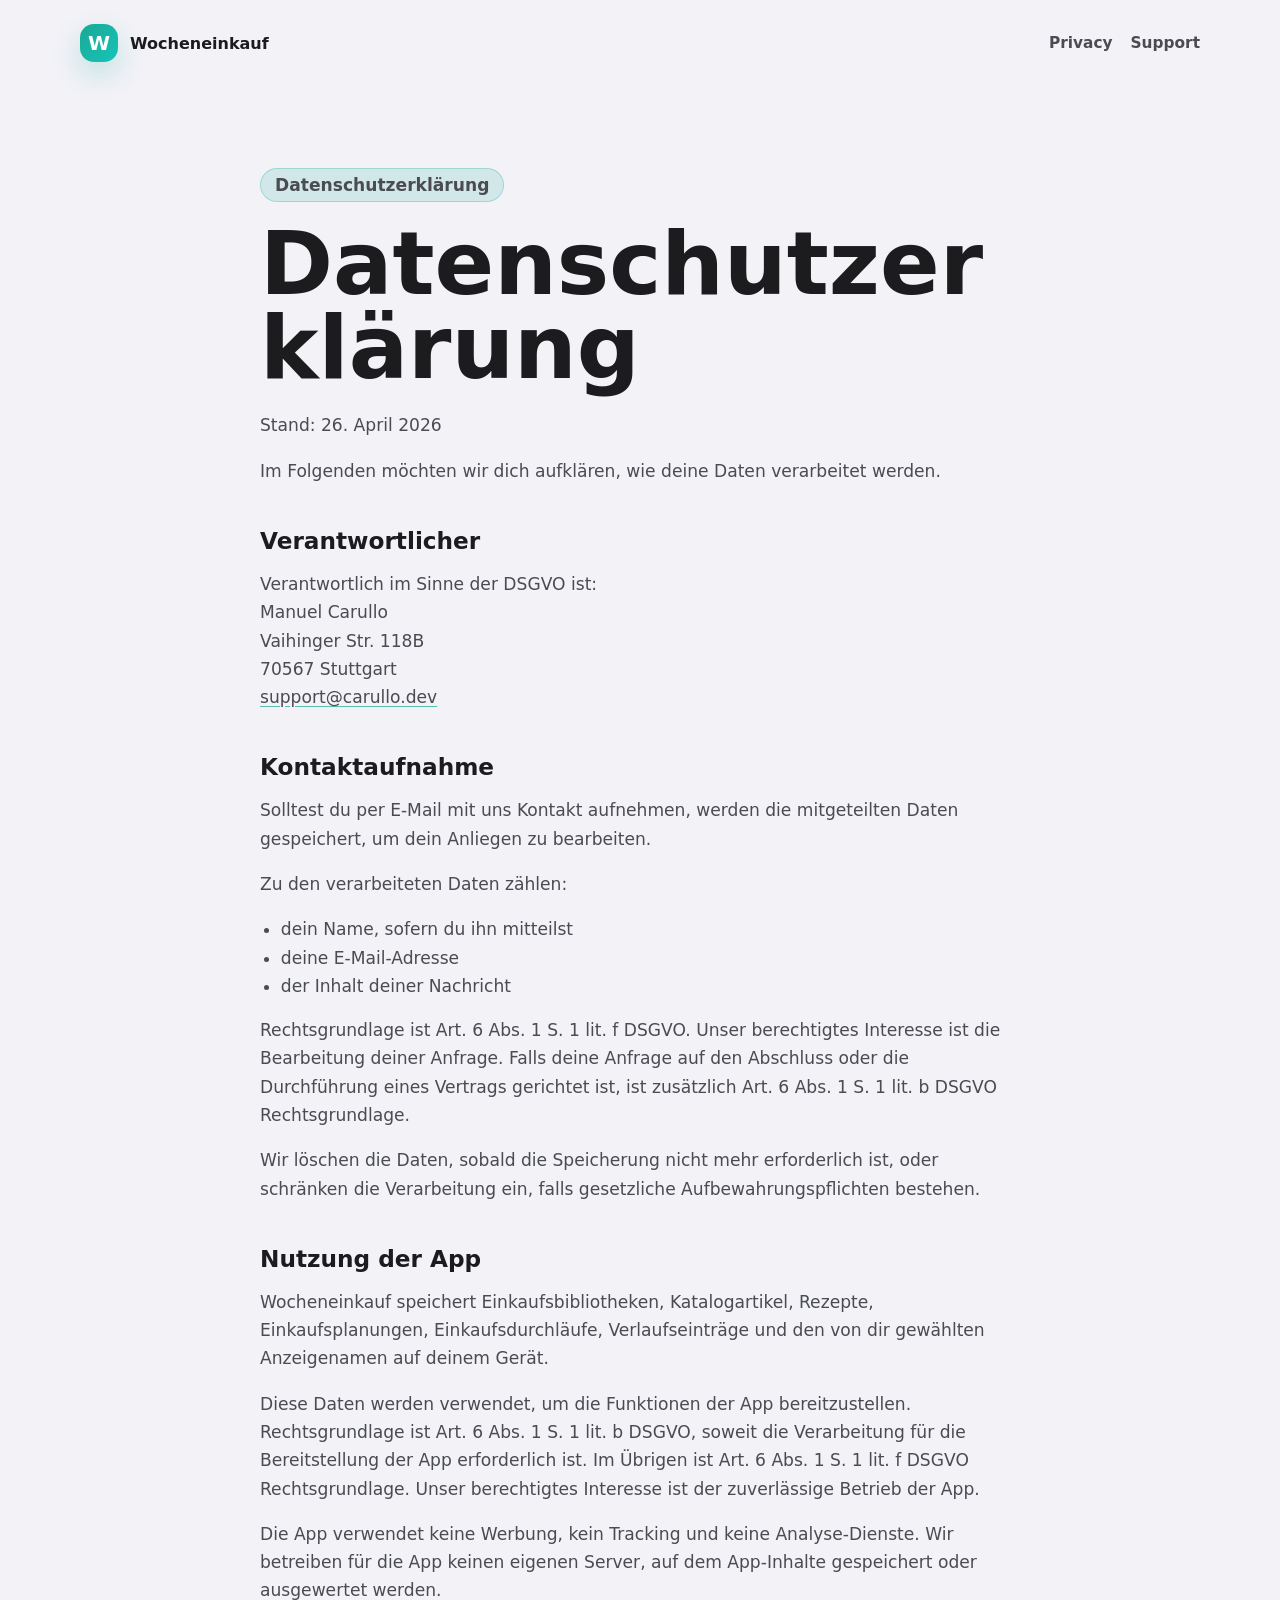
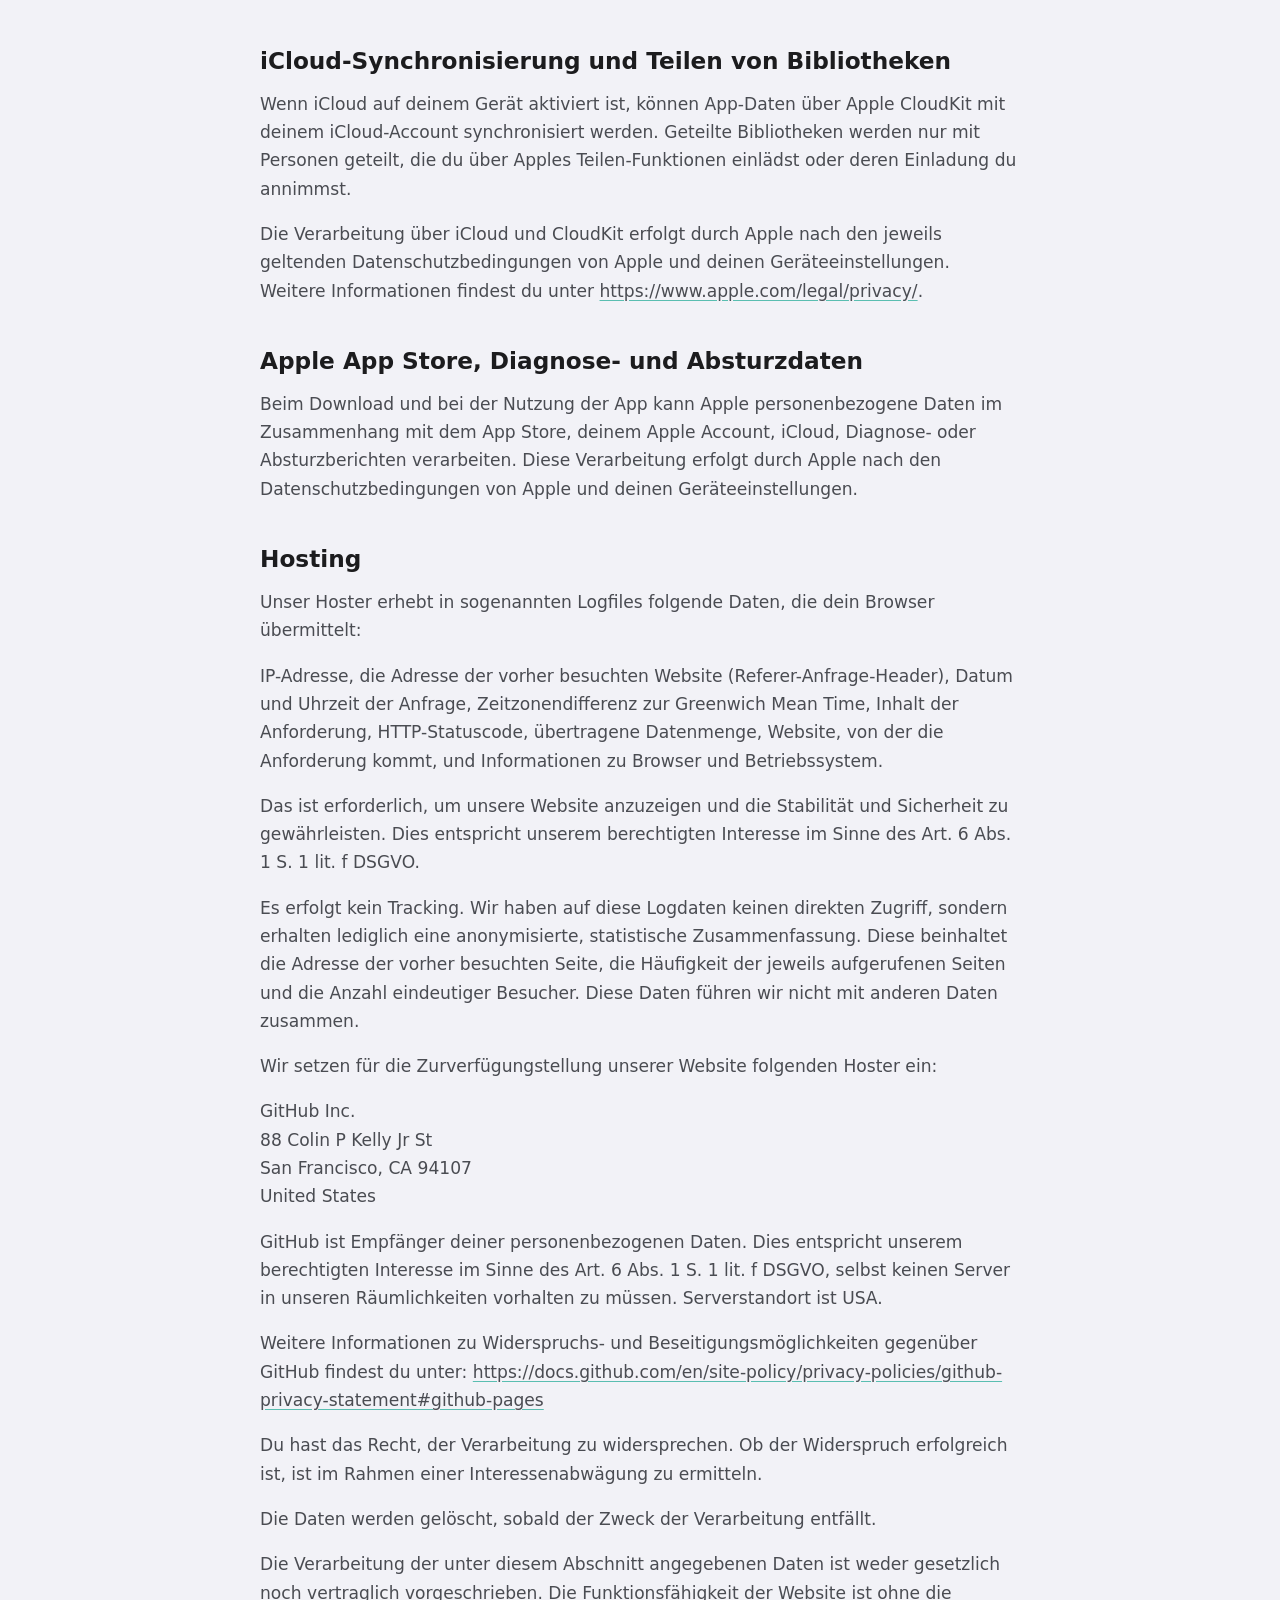
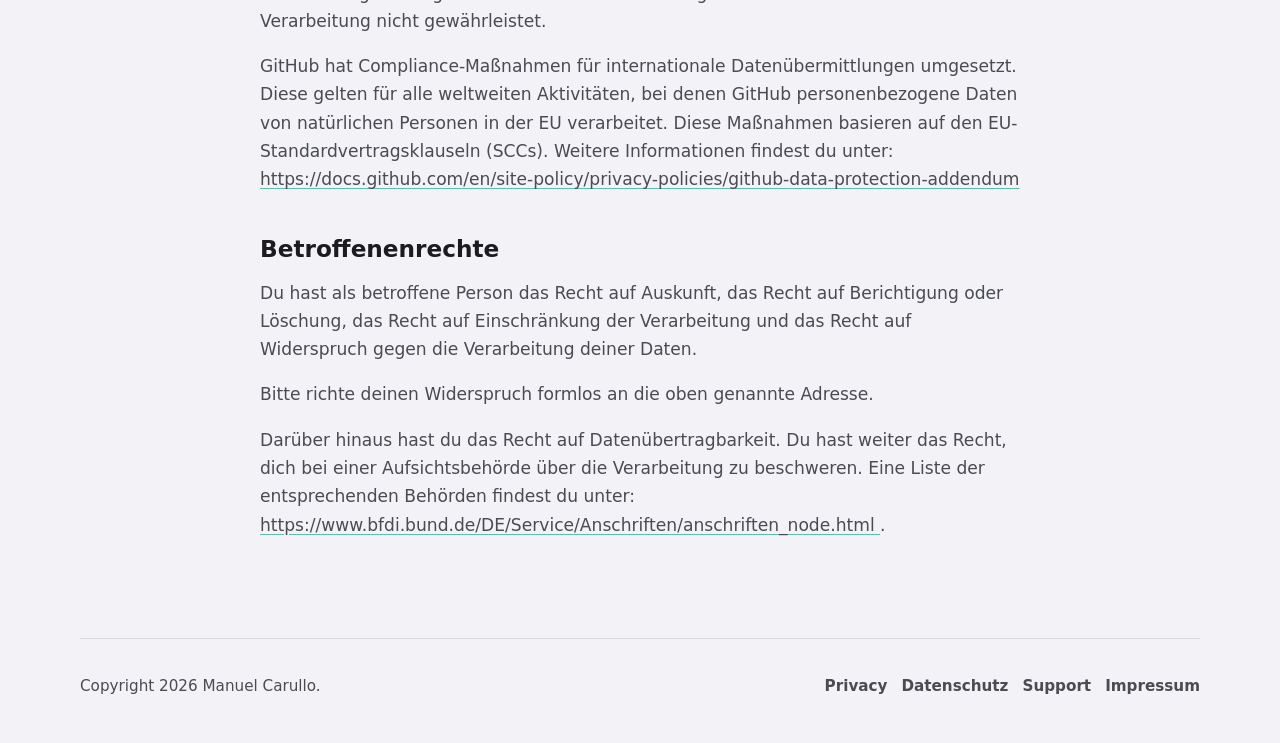
==== datenschutz/index.html @ f626c737 "Split privacy and Datenschutz pages" ====
<!doctype html>
<html lang="de">
  <head>
    <meta charset="utf-8">
    <meta name="viewport" content="width=device-width, initial-scale=1">
    <title>Datenschutzerklärung - Wocheneinkauf</title>
    <meta name="description" content="Datenschutzerklärung für Wocheneinkauf.">
    <link rel="stylesheet" href="../assets/styles.css">
  </head>
  <body>
    <header class="site-header">
      <a class="brand" href="../" aria-label="Wocheneinkauf Startseite">
        <span class="brand-mark" aria-hidden="true">W</span>
        <span>Wocheneinkauf</span>
      </a>
      <nav class="nav" aria-label="Hauptnavigation">
        <a href="../privacy/">Privacy</a>
        <a href="../support/">Support</a>
      </nav>
    </header>

    <main class="section policy">
      <p class="eyebrow">Datenschutzerklärung</p>
      <h1>Datenschutzerklärung</h1>
      <p>Stand: 26. April 2026</p>

      <p>Im Folgenden möchten wir dich aufklären, wie deine Daten verarbeitet werden.</p>

      <h2>Verantwortlicher</h2>
      <p>
        Verantwortlich im Sinne der DSGVO ist:<br>
        Manuel Carullo<br>
        Vaihinger Str. 118B<br>
        70567 Stuttgart<br>
        <a href="mailto:support@carullo.dev">support@carullo.dev</a>
      </p>

      <h2>Kontaktaufnahme</h2>
      <p>
        Solltest du per E-Mail mit uns Kontakt aufnehmen, werden die mitgeteilten Daten gespeichert,
        um dein Anliegen zu bearbeiten.
      </p>
      <p>Zu den verarbeiteten Daten zählen:</p>
      <ul>
        <li>dein Name, sofern du ihn mitteilst</li>
        <li>deine E-Mail-Adresse</li>
        <li>der Inhalt deiner Nachricht</li>
      </ul>
      <p>
        Rechtsgrundlage ist Art. 6 Abs. 1 S. 1 lit. f DSGVO. Unser berechtigtes Interesse ist die
        Bearbeitung deiner Anfrage. Falls deine Anfrage auf den Abschluss oder die Durchführung
        eines Vertrags gerichtet ist, ist zusätzlich Art. 6 Abs. 1 S. 1 lit. b DSGVO
        Rechtsgrundlage.
      </p>
      <p>
        Wir löschen die Daten, sobald die Speicherung nicht mehr erforderlich ist, oder schränken
        die Verarbeitung ein, falls gesetzliche Aufbewahrungspflichten bestehen.
      </p>

      <h2>Nutzung der App</h2>
      <p>
        Wocheneinkauf speichert Einkaufsbibliotheken, Katalogartikel, Rezepte, Einkaufsplanungen,
        Einkaufsdurchläufe, Verlaufseinträge und den von dir gewählten Anzeigenamen auf deinem
        Gerät.
      </p>
      <p>
        Diese Daten werden verwendet, um die Funktionen der App bereitzustellen. Rechtsgrundlage ist
        Art. 6 Abs. 1 S. 1 lit. b DSGVO, soweit die Verarbeitung für die Bereitstellung der App
        erforderlich ist. Im Übrigen ist Art. 6 Abs. 1 S. 1 lit. f DSGVO Rechtsgrundlage. Unser
        berechtigtes Interesse ist der zuverlässige Betrieb der App.
      </p>
      <p>
        Die App verwendet keine Werbung, kein Tracking und keine Analyse-Dienste. Wir betreiben für
        die App keinen eigenen Server, auf dem App-Inhalte gespeichert oder ausgewertet werden.
      </p>

      <h2>iCloud-Synchronisierung und Teilen von Bibliotheken</h2>
      <p>
        Wenn iCloud auf deinem Gerät aktiviert ist, können App-Daten über Apple CloudKit mit deinem
        iCloud-Account synchronisiert werden. Geteilte Bibliotheken werden nur mit Personen geteilt,
        die du über Apples Teilen-Funktionen einlädst oder deren Einladung du annimmst.
      </p>
      <p>
        Die Verarbeitung über iCloud und CloudKit erfolgt durch Apple nach den jeweils geltenden
        Datenschutzbedingungen von Apple und deinen Geräteeinstellungen. Weitere Informationen
        findest du unter
        <a href="https://www.apple.com/legal/privacy/">https://www.apple.com/legal/privacy/</a>.
      </p>

      <h2>Apple App Store, Diagnose- und Absturzdaten</h2>
      <p>
        Beim Download und bei der Nutzung der App kann Apple personenbezogene Daten im Zusammenhang
        mit dem App Store, deinem Apple Account, iCloud, Diagnose- oder Absturzberichten
        verarbeiten. Diese Verarbeitung erfolgt durch Apple nach den Datenschutzbedingungen von
        Apple und deinen Geräteeinstellungen.
      </p>

      <h2>Hosting</h2>
      <p>
        Unser Hoster erhebt in sogenannten Logfiles folgende Daten, die dein Browser übermittelt:
      </p>
      <p>
        IP-Adresse, die Adresse der vorher besuchten Website (Referer-Anfrage-Header), Datum und
        Uhrzeit der Anfrage, Zeitzonendifferenz zur Greenwich Mean Time, Inhalt der Anforderung,
        HTTP-Statuscode, übertragene Datenmenge, Website, von der die Anforderung kommt, und
        Informationen zu Browser und Betriebssystem.
      </p>
      <p>
        Das ist erforderlich, um unsere Website anzuzeigen und die Stabilität und Sicherheit zu
        gewährleisten. Dies entspricht unserem berechtigten Interesse im Sinne des Art. 6 Abs. 1
        S. 1 lit. f DSGVO.
      </p>
      <p>
        Es erfolgt kein Tracking. Wir haben auf diese Logdaten keinen direkten Zugriff, sondern
        erhalten lediglich eine anonymisierte, statistische Zusammenfassung. Diese beinhaltet die
        Adresse der vorher besuchten Seite, die Häufigkeit der jeweils aufgerufenen Seiten und die
        Anzahl eindeutiger Besucher. Diese Daten führen wir nicht mit anderen Daten zusammen.
      </p>
      <p>Wir setzen für die Zurverfügungstellung unserer Website folgenden Hoster ein:</p>
      <p>
        GitHub Inc.<br>
        88 Colin P Kelly Jr St<br>
        San Francisco, CA 94107<br>
        United States
      </p>
      <p>
        GitHub ist Empfänger deiner personenbezogenen Daten. Dies entspricht unserem berechtigten
        Interesse im Sinne des Art. 6 Abs. 1 S. 1 lit. f DSGVO, selbst keinen Server in unseren
        Räumlichkeiten vorhalten zu müssen. Serverstandort ist USA.
      </p>
      <p>
        Weitere Informationen zu Widerspruchs- und Beseitigungsmöglichkeiten gegenüber GitHub
        findest du unter:
        <a href="https://docs.github.com/en/site-policy/privacy-policies/github-privacy-statement#github-pages">
          https://docs.github.com/en/site-policy/privacy-policies/github-privacy-statement#github-pages
        </a>
      </p>
      <p>
        Du hast das Recht, der Verarbeitung zu widersprechen. Ob der Widerspruch erfolgreich ist,
        ist im Rahmen einer Interessenabwägung zu ermitteln.
      </p>
      <p>Die Daten werden gelöscht, sobald der Zweck der Verarbeitung entfällt.</p>
      <p>
        Die Verarbeitung der unter diesem Abschnitt angegebenen Daten ist weder gesetzlich noch
        vertraglich vorgeschrieben. Die Funktionsfähigkeit der Website ist ohne die Verarbeitung
        nicht gewährleistet.
      </p>
      <p>
        GitHub hat Compliance-Maßnahmen für internationale Datenübermittlungen umgesetzt. Diese
        gelten für alle weltweiten Aktivitäten, bei denen GitHub personenbezogene Daten von
        natürlichen Personen in der EU verarbeitet. Diese Maßnahmen basieren auf den
        EU-Standardvertragsklauseln (SCCs). Weitere Informationen findest du unter:
        <a href="https://docs.github.com/en/site-policy/privacy-policies/github-data-protection-addendum">
          https://docs.github.com/en/site-policy/privacy-policies/github-data-protection-addendum
        </a>
      </p>

      <h2>Betroffenenrechte</h2>
      <p>
        Du hast als betroffene Person das Recht auf Auskunft, das Recht auf Berichtigung oder
        Löschung, das Recht auf Einschränkung der Verarbeitung und das Recht auf Widerspruch gegen
        die Verarbeitung deiner Daten.
      </p>
      <p>Bitte richte deinen Widerspruch formlos an die oben genannte Adresse.</p>
      <p>
        Darüber hinaus hast du das Recht auf Datenübertragbarkeit. Du hast weiter das Recht, dich
        bei einer Aufsichtsbehörde über die Verarbeitung zu beschweren. Eine Liste der
        entsprechenden Behörden findest du unter:
        <a href="https://www.bfdi.bund.de/DE/Service/Anschriften/anschriften_node.html">
          https://www.bfdi.bund.de/DE/Service/Anschriften/anschriften_node.html
        </a>.
      </p>
    </main>

    <footer class="site-footer">
      <span>Copyright 2026 Manuel Carullo.</span>
      <nav class="footer-links" aria-label="Legal links">
        <a href="../privacy/">Privacy</a>
        <a href="../datenschutz/">Datenschutz</a>
        <a href="../support/">Support</a>
        <a href="../impressum/">Impressum</a>
      </nav>
    </footer>
  </body>
</html>
---- assets/styles.css ----
:root {
  color-scheme: light dark;
  --background: #f2f2f7;
  --background-raised: #ffffff;
  --surface: #ffffff;
  --surface-secondary: #f8f8fb;
  --surface-selected: rgba(26, 168, 148, 0.14);
  --text: #1c1c1e;
  --muted: #4a4c52;
  --tertiary: #8a8d94;
  --line: rgba(60, 60, 67, 0.14);
  --accent: #1aa894;
  --accent-strong: #168b7b;
  --accent-bright: #17c4ba;
  --shadow: 0 28px 80px rgba(28, 28, 30, 0.16);
  --radius-card: 30px;
  --radius-row: 18px;
  --radius-button: 999px;
}

@media (prefers-color-scheme: dark) {
  :root {
    --background: #141417;
    --background-raised: #1f1f24;
    --surface: #1f1f24;
    --surface-secondary: #18181d;
    --surface-selected: rgba(33, 204, 184, 0.16);
    --text: #f7f7fa;
    --muted: #c9c9d0;
    --tertiary: #92929c;
    --line: rgba(255, 255, 255, 0.13);
    --accent: #21ccb8;
    --accent-strong: #6ce4d7;
    --accent-bright: #16d3c5;
    --shadow: 0 28px 80px rgba(0, 0, 0, 0.42);
  }
}

* {
  box-sizing: border-box;
}

html {
  font-family:
    ui-rounded, "SF Pro Rounded", ui-sans-serif, system-ui, -apple-system,
    BlinkMacSystemFont, "Segoe UI", sans-serif;
  background: var(--background);
  color: var(--text);
}

body {
  margin: 0;
  min-width: 320px;
}

a {
  color: inherit;
  text-decoration-color: color-mix(in srgb, var(--accent) 70%, transparent);
  text-underline-offset: 0.18em;
}

a:hover {
  color: var(--accent-strong);
}

.site-header {
  position: relative;
  z-index: 3;
  display: flex;
  align-items: center;
  justify-content: space-between;
  gap: 24px;
  width: min(1120px, calc(100% - 40px));
  margin: 0 auto;
  padding: 24px 0;
}

.brand {
  display: inline-flex;
  align-items: center;
  gap: 12px;
  color: var(--text);
  font-weight: 760;
  text-decoration: none;
}

.brand-mark {
  display: grid;
  width: 38px;
  height: 38px;
  place-items: center;
  border-radius: 14px;
  background: linear-gradient(135deg, var(--accent), var(--accent-bright));
  color: #fff;
  font-size: 20px;
  box-shadow: 0 12px 28px rgba(26, 168, 148, 0.22);
}

.nav {
  display: flex;
  align-items: center;
  gap: 18px;
  color: var(--muted);
  font-size: 0.96rem;
  font-weight: 620;
}

.nav a {
  text-decoration: none;
}

.hero {
  position: relative;
  isolation: isolate;
  min-height: calc(100svh - 86px);
  overflow: hidden;
  background:
    radial-gradient(circle at 75% 18%, rgba(23, 196, 186, 0.18), transparent 34%),
    radial-gradient(circle at 20% 85%, rgba(26, 168, 148, 0.12), transparent 28%),
    var(--background);
}

.hero-inner {
  position: relative;
  z-index: 2;
  display: grid;
  grid-template-columns: minmax(0, 1fr) minmax(300px, 360px);
  gap: 64px;
  align-items: center;
  width: min(1120px, calc(100% - 40px));
  min-height: calc(100svh - 86px);
  margin: 0 auto;
  padding: 44px 0 84px;
}

.hero-copy {
  max-width: 620px;
  min-width: 0;
}

.eyebrow {
  display: inline-flex;
  align-items: center;
  min-height: 34px;
  margin: 0 0 20px;
  border: 1px solid color-mix(in srgb, var(--accent) 28%, transparent);
  border-radius: var(--radius-button);
  padding: 0 14px;
  background: var(--surface-selected);
  color: var(--accent-strong);
  font-size: 0.86rem;
  font-weight: 760;
}

h1,
h2,
h3,
p {
  margin-top: 0;
}

h1 {
  max-width: 100%;
  margin-bottom: 22px;
  font-size: clamp(3.2rem, 6.2vw, 6.35rem);
  line-height: 0.95;
  letter-spacing: 0;
  overflow-wrap: break-word;
}

.lead {
  max-width: 590px;
  margin-bottom: 34px;
  color: var(--muted);
  font-size: clamp(1.18rem, 2vw, 1.45rem);
  font-weight: 520;
  line-height: 1.52;
}

.actions {
  display: flex;
  flex-wrap: wrap;
  gap: 14px;
}

.button {
  display: inline-flex;
  min-height: 52px;
  align-items: center;
  justify-content: center;
  border: 1px solid var(--line);
  border-radius: var(--radius-button);
  padding: 0 23px;
  background: color-mix(in srgb, var(--surface) 92%, transparent);
  color: var(--text);
  font-weight: 760;
  text-decoration: none;
  box-shadow: 0 12px 30px rgba(28, 28, 30, 0.06);
}

.button.primary {
  border-color: transparent;
  background: linear-gradient(135deg, var(--accent), var(--accent-bright));
  color: #fff;
  box-shadow: 0 18px 38px rgba(26, 168, 148, 0.26);
}

.app-image-wrap {
  display: grid;
  justify-items: center;
  align-items: center;
  min-height: 680px;
  min-width: 0;
}

.app-image-shell {
  width: min(100%, 330px);
  border-radius: 48px;
  padding: 10px;
  background: color-mix(in srgb, var(--surface) 82%, transparent);
  box-shadow: var(--shadow);
}

.app-preview {
  display: block;
  width: 100%;
  height: auto;
  border-radius: 38px;
  background: var(--background);
}

.section {
  width: min(960px, calc(100% - 40px));
  margin: 0 auto;
  padding: 82px 0;
}

.section h2 {
  max-width: 760px;
  margin-bottom: 18px;
  font-size: clamp(2rem, 5vw, 4rem);
  line-height: 1;
  letter-spacing: 0;
}

.section p,
.section li {
  color: var(--muted);
  font-size: 1.07rem;
  line-height: 1.65;
}

.feature-list {
  display: grid;
  grid-template-columns: repeat(3, minmax(0, 1fr));
  gap: 12px;
  margin-top: 36px;
}

.feature {
  min-height: 184px;
  border: 1px solid var(--line);
  border-radius: 24px;
  padding: 26px;
  background: var(--surface);
}

.feature h3 {
  margin-bottom: 12px;
  font-size: 1.25rem;
}

.policy {
  max-width: 760px;
}

.policy h1 {
  font-size: clamp(2.7rem, 8vw, 5.5rem);
}

.policy h2 {
  margin-top: 44px;
  font-size: 1.45rem;
}

.policy h3 {
  margin-top: 30px;
  margin-bottom: 12px;
  font-size: 1.12rem;
}

.policy ul {
  padding-left: 1.3rem;
}

.support-options {
  display: grid;
  grid-template-columns: 1fr;
  gap: 12px;
  margin-top: 34px;
  max-width: 640px;
}

.support-option {
  border: 1px solid var(--line);
  border-radius: 24px;
  padding: 28px;
  background: var(--surface);
}

.site-footer {
  display: flex;
  align-items: center;
  justify-content: space-between;
  gap: 18px;
  width: min(1120px, calc(100% - 40px));
  margin: 0 auto;
  padding: 38px 0 48px;
  border-top: 1px solid var(--line);
  color: var(--muted);
  font-size: 0.95rem;
}

.footer-links {
  display: flex;
  flex-wrap: wrap;
  gap: 14px;
}

.footer-links a {
  color: var(--muted);
  font-weight: 620;
  text-decoration: none;
}

@media (max-width: 920px) {
  .site-header {
    align-items: flex-start;
    flex-direction: column;
  }

  .hero-inner {
    grid-template-columns: 1fr;
    min-height: 0;
    padding-top: 22px;
  }

  .app-image-wrap {
    min-height: 0;
  }

  .app-image-shell {
    width: min(100%, 350px);
  }

  .feature-list,
  .support-options {
    grid-template-columns: 1fr;
  }

  .site-footer {
    align-items: flex-start;
    flex-direction: column;
  }
}

@media (max-width: 520px) {
  .site-header,
  .hero-inner,
  .section,
  .site-footer {
    width: min(100% - 28px, 1120px);
  }

  .nav {
    width: 100%;
    justify-content: space-between;
    gap: 10px;
  }

  h1 {
    font-size: clamp(2.8rem, 15vw, 4rem);
  }

  .actions {
    flex-direction: column;
  }

  .button {
    width: 100%;
  }

  .app-image-shell {
    border-radius: 42px;
    padding: 8px;
  }

  .app-preview {
    border-radius: 34px;
  }
}
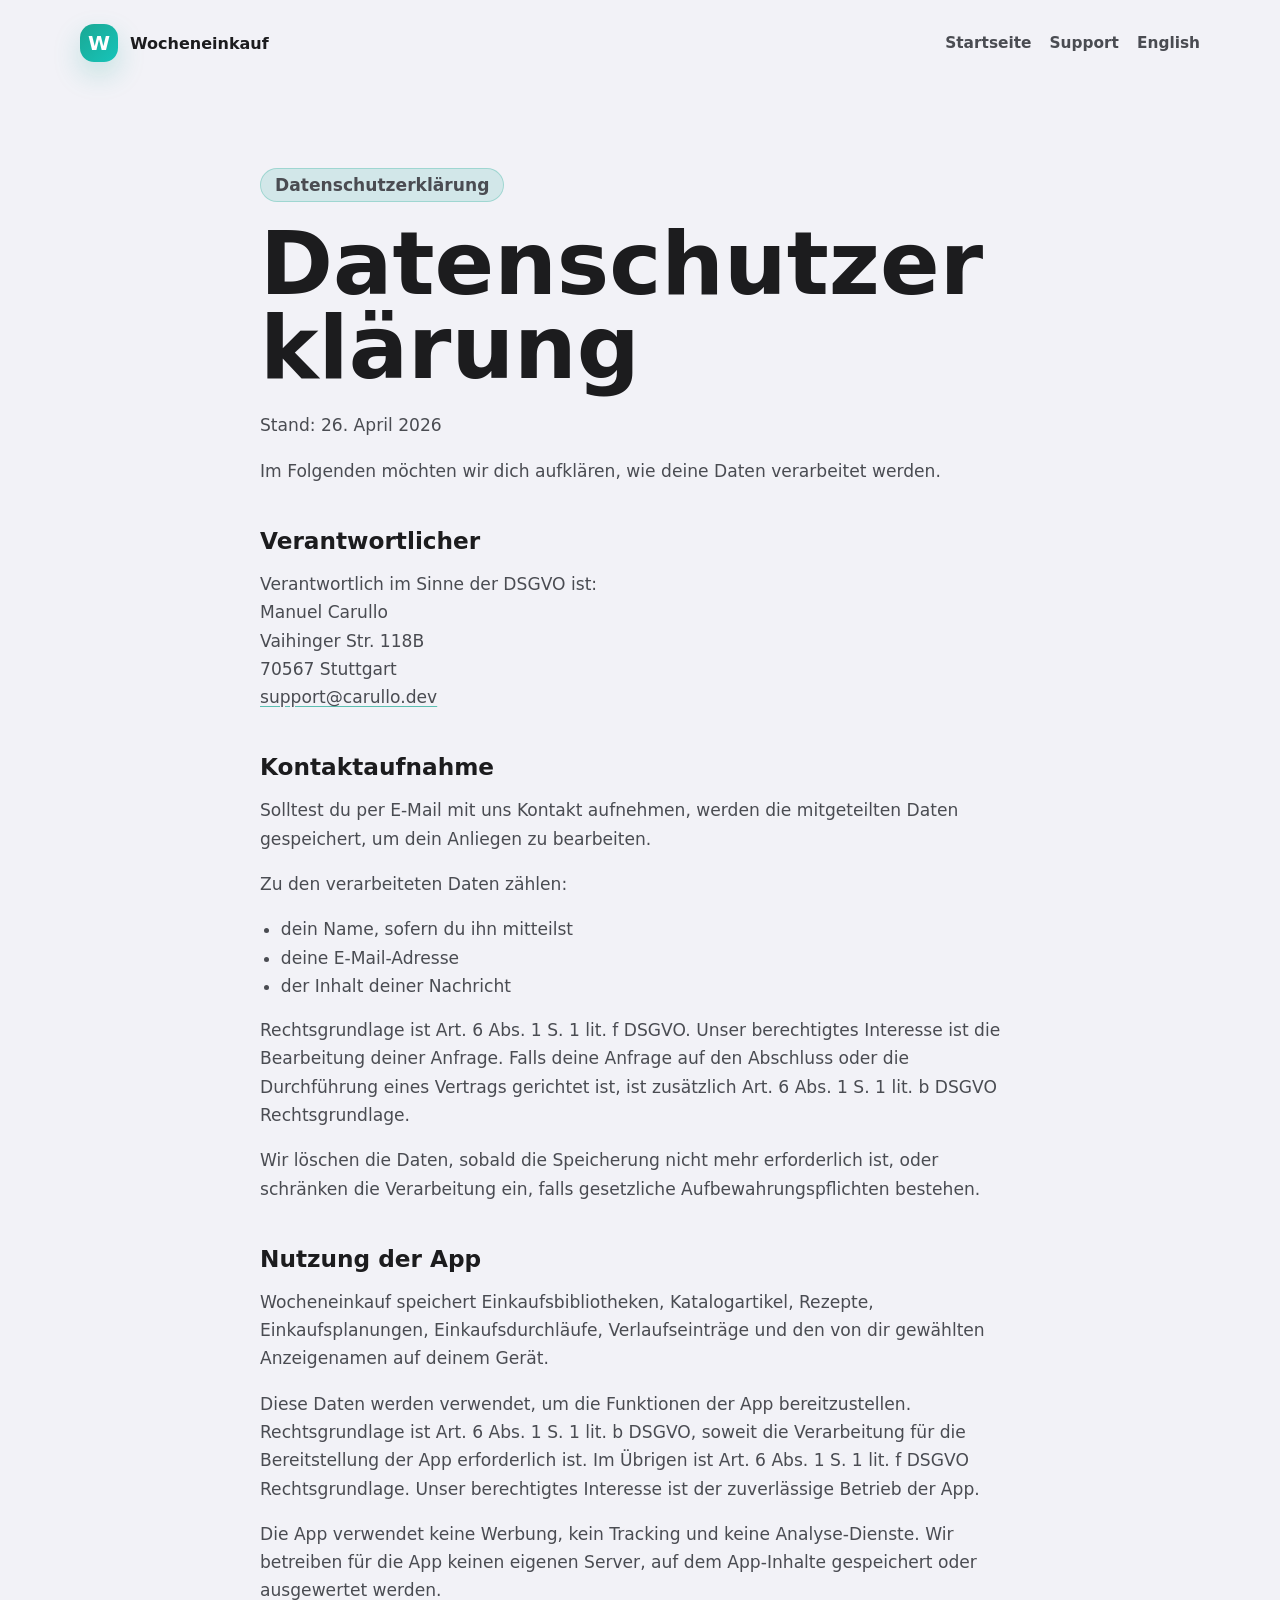
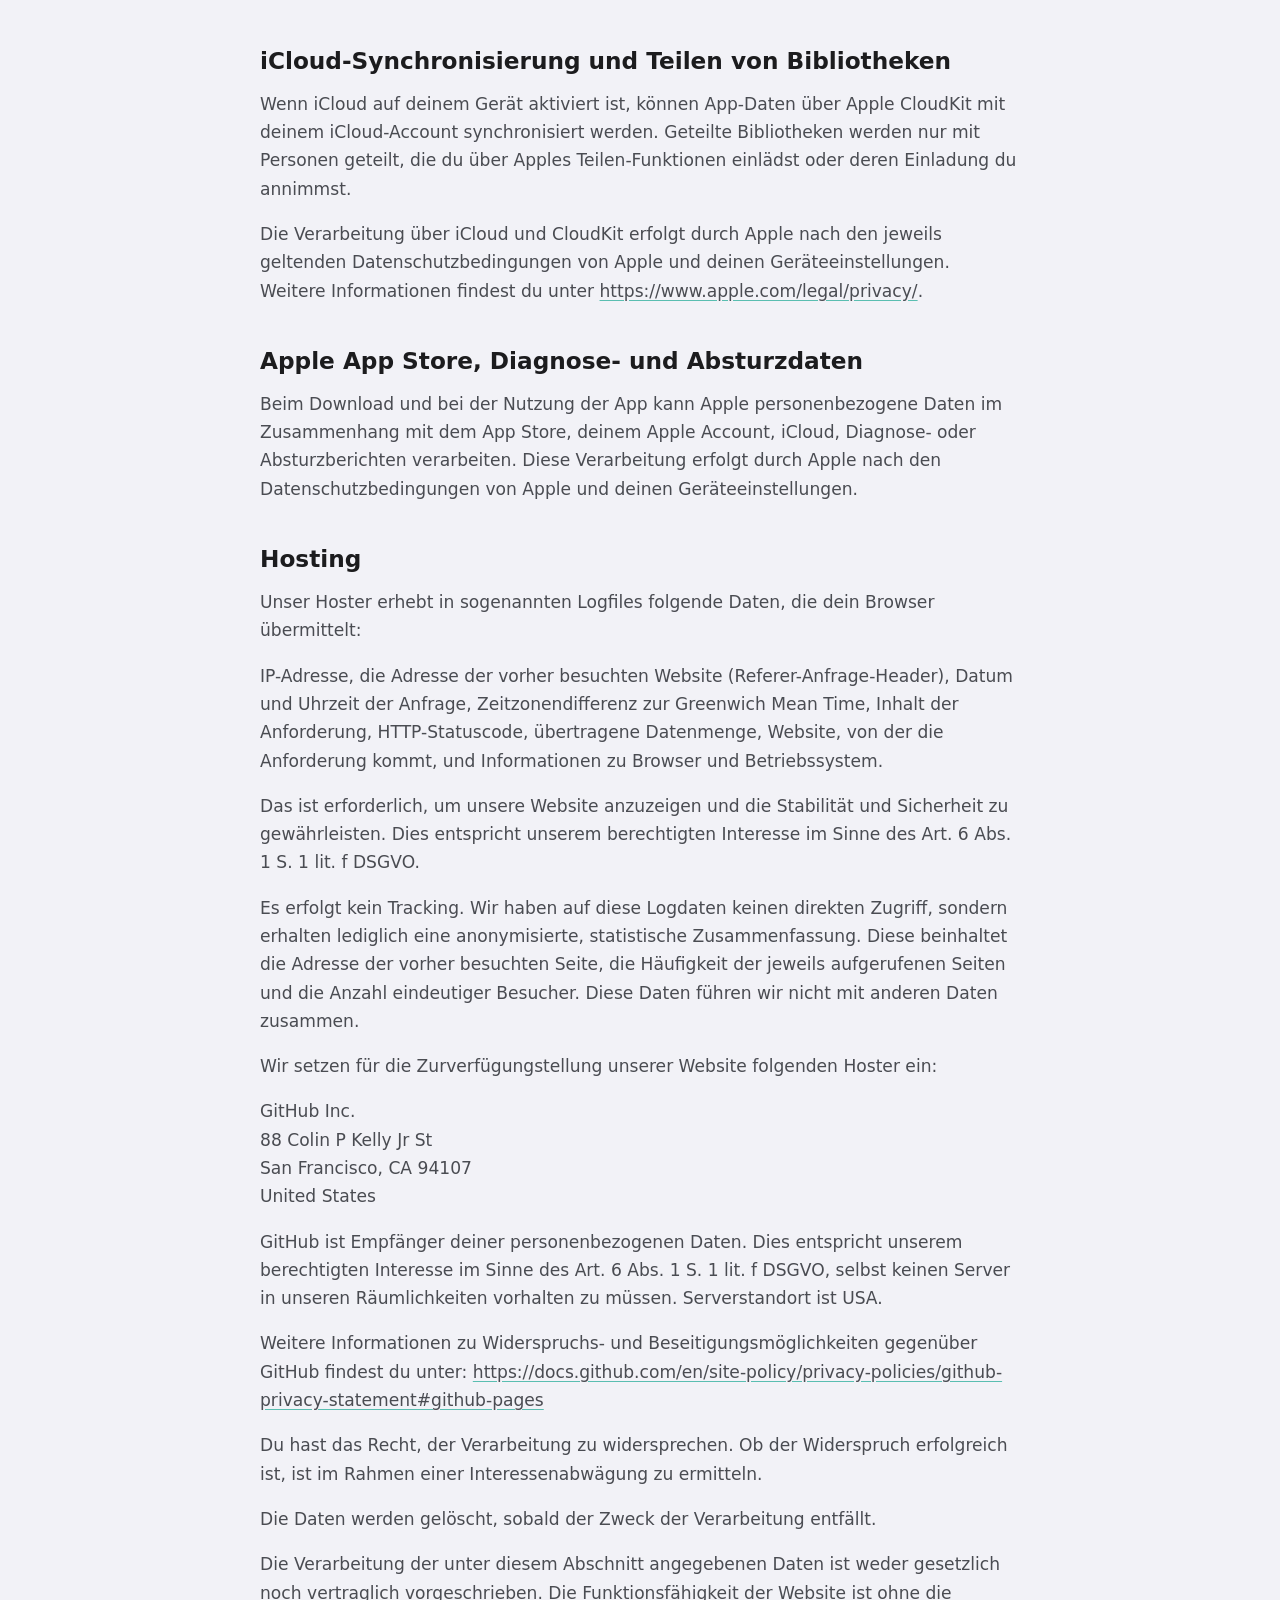
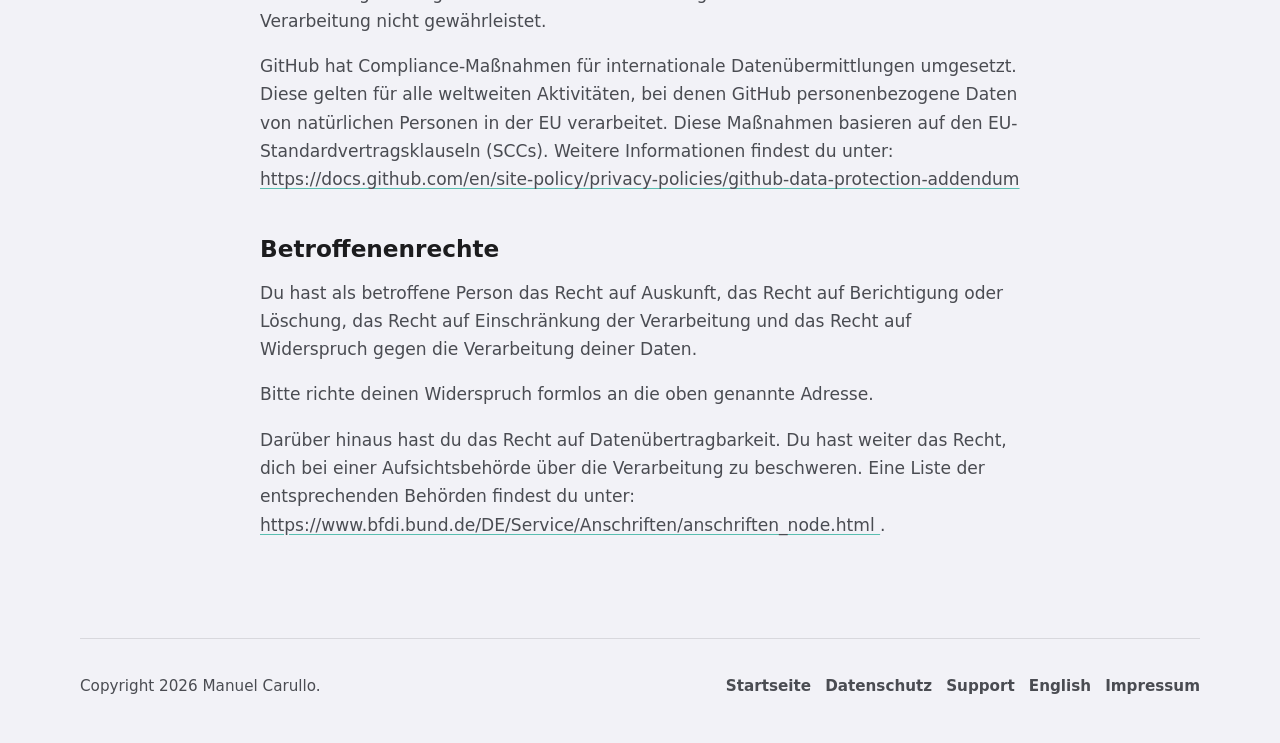
==== commit 6f57e6b9: "Add German site pages and language links" ====
--- a/datenschutz/index.html
+++ b/datenschutz/index.html
@@ -9,13 +9,14 @@
   </head>
   <body>
     <header class="site-header">
-      <a class="brand" href="../" aria-label="Wocheneinkauf Startseite">
+      <a class="brand" href="../de/" aria-label="Wocheneinkauf Startseite">
         <span class="brand-mark" aria-hidden="true">W</span>
         <span>Wocheneinkauf</span>
       </a>
       <nav class="nav" aria-label="Hauptnavigation">
-        <a href="../privacy/">Privacy</a>
-        <a href="../support/">Support</a>
+        <a href="../de/">Startseite</a>
+        <a href="../de/support/">Support</a>
+        <a href="../" lang="en" hreflang="en">English</a>
       </nav>
     </header>
 
@@ -174,10 +175,11 @@
 
     <footer class="site-footer">
       <span>Copyright 2026 Manuel Carullo.</span>
-      <nav class="footer-links" aria-label="Legal links">
-        <a href="../privacy/">Privacy</a>
+      <nav class="footer-links" aria-label="Rechtliche Links">
+        <a href="../de/">Startseite</a>
         <a href="../datenschutz/">Datenschutz</a>
-        <a href="../support/">Support</a>
+        <a href="../de/support/">Support</a>
+        <a href="../" lang="en" hreflang="en">English</a>
         <a href="../impressum/">Impressum</a>
       </nav>
     </footer>
--- a/assets/styles.css
+++ b/assets/styles.css
@@ -1,6 +1,7 @@
 :root {
   color-scheme: light dark;
   --background: #f2f2f7;
+  --background-soft: #e9f4f1;
   --background-raised: #ffffff;
   --surface: #ffffff;
   --surface-secondary: #f8f8fb;
@@ -21,6 +22,7 @@
 @media (prefers-color-scheme: dark) {
   :root {
     --background: #141417;
+    --background-soft: #132321;
     --background-raised: #1f1f24;
     --surface: #1f1f24;
     --surface-secondary: #18181d;
@@ -114,17 +116,14 @@
   isolation: isolate;
   min-height: calc(100svh - 86px);
   overflow: hidden;
-  background:
-    radial-gradient(circle at 75% 18%, rgba(23, 196, 186, 0.18), transparent 34%),
-    radial-gradient(circle at 20% 85%, rgba(26, 168, 148, 0.12), transparent 28%),
-    var(--background);
+  background: linear-gradient(135deg, var(--background), var(--background-soft));
 }
 
 .hero-inner {
   position: relative;
   z-index: 2;
   display: grid;
-  grid-template-columns: minmax(0, 1fr) minmax(300px, 360px);
+  grid-template-columns: minmax(0, 1fr) minmax(300px, 380px);
   gap: 64px;
   align-items: center;
   width: min(1120px, calc(100% - 40px));
@@ -162,10 +161,20 @@
 h1 {
   max-width: 100%;
   margin-bottom: 22px;
-  font-size: clamp(3.2rem, 6.2vw, 6.35rem);
+  font-size: clamp(3.2rem, 5.7vw, 6.1rem);
   line-height: 0.95;
   letter-spacing: 0;
   overflow-wrap: break-word;
+}
+
+.hero-title {
+  display: flex;
+  flex-wrap: wrap;
+  column-gap: 0;
+}
+
+.hero-title span {
+  display: inline-block;
 }
 
 .lead {
@@ -205,7 +214,7 @@
   box-shadow: 0 18px 38px rgba(26, 168, 148, 0.26);
 }
 
-.app-image-wrap {
+.hero-media {
   display: grid;
   justify-items: center;
   align-items: center;
@@ -213,20 +222,71 @@
   min-width: 0;
 }
 
-.app-image-shell {
+.phone-placeholder {
+  display: grid;
+  align-content: center;
+  justify-items: center;
   width: min(100%, 330px);
+  aspect-ratio: 689 / 1500;
   border-radius: 48px;
-  padding: 10px;
-  background: color-mix(in srgb, var(--surface) 82%, transparent);
+  border: 1px solid color-mix(in srgb, var(--accent) 32%, var(--line));
+  padding: 34px;
+  background:
+    linear-gradient(180deg, color-mix(in srgb, var(--surface) 92%, transparent), var(--surface)),
+    var(--surface);
   box-shadow: var(--shadow);
-}
-
-.app-preview {
+  text-align: center;
+}
+
+.screenshot-slot {
+  position: relative;
+  overflow: hidden;
+}
+
+.screenshot-slot picture,
+.screenshot-slot img {
   display: block;
   width: 100%;
-  height: auto;
-  border-radius: 38px;
-  background: var(--background);
+  height: 100%;
+}
+
+.screenshot-slot img {
+  object-fit: cover;
+}
+
+.phone-placeholder img {
+  object-fit: contain;
+}
+
+.screenshot-slot picture {
+  position: absolute;
+  inset: 0;
+}
+
+.phone-placeholder strong,
+.image-placeholder strong {
+  margin: 8px 0;
+  color: var(--text);
+  font-size: 1.3rem;
+}
+
+.phone-placeholder span,
+.image-placeholder span {
+  color: var(--muted);
+  line-height: 1.5;
+}
+
+.placeholder-label {
+  display: inline-flex;
+  align-items: center;
+  min-height: 30px;
+  border-radius: var(--radius-button);
+  padding: 0 12px;
+  background: var(--surface-selected);
+  color: var(--accent-strong);
+  font-size: 0.78rem;
+  font-weight: 760;
+  text-transform: uppercase;
 }
 
 .section {
@@ -250,24 +310,102 @@
   line-height: 1.65;
 }
 
-.feature-list {
+.problem {
+  width: min(1120px, calc(100% - 40px));
+}
+
+.problem > p:not(.eyebrow) {
+  max-width: 760px;
+}
+
+.problem-list {
   display: grid;
   grid-template-columns: repeat(3, minmax(0, 1fr));
-  gap: 12px;
-  margin-top: 36px;
-}
-
-.feature {
-  min-height: 184px;
-  border: 1px solid var(--line);
-  border-radius: 24px;
-  padding: 26px;
-  background: var(--surface);
-}
-
-.feature h3 {
+  gap: 28px;
+  margin-top: 44px;
+}
+
+.problem-list div {
+  border-top: 1px solid var(--line);
+  padding-top: 22px;
+}
+
+.problem-list span {
+  color: var(--accent-strong);
+  font-size: 0.82rem;
+  font-weight: 800;
+}
+
+.problem-list h3,
+.workflow-step h3 {
   margin-bottom: 12px;
   font-size: 1.25rem;
+}
+
+.section-heading {
+  max-width: 760px;
+  margin-bottom: 44px;
+}
+
+.workflow {
+  width: min(1120px, calc(100% - 40px));
+}
+
+.workflow-grid {
+  display: grid;
+  grid-template-columns: repeat(3, minmax(0, 1fr));
+  gap: 18px;
+}
+
+.workflow-step {
+  min-width: 0;
+}
+
+.image-placeholder {
+  display: grid;
+  align-content: center;
+  justify-items: center;
+  min-height: 260px;
+  margin-bottom: 22px;
+  border: 1px dashed color-mix(in srgb, var(--accent) 48%, var(--line));
+  border-radius: var(--radius-card);
+  padding: 28px;
+  background: color-mix(in srgb, var(--surface) 82%, var(--background));
+  text-align: center;
+}
+
+.image-placeholder.landscape {
+  aspect-ratio: 4 / 3;
+}
+
+.image-placeholder.portrait {
+  width: min(100%, 360px);
+  aspect-ratio: 3 / 4;
+  justify-self: end;
+  margin-bottom: 0;
+}
+
+.split-section {
+  display: grid;
+  grid-template-columns: minmax(0, 1fr) minmax(280px, 360px);
+  gap: 72px;
+  align-items: center;
+  width: min(1120px, calc(100% - 40px));
+}
+
+.feature-points {
+  display: grid;
+  gap: 10px;
+  margin: 28px 0 0;
+  padding-left: 1.15rem;
+}
+
+.closing-section {
+  padding-bottom: 96px;
+}
+
+.closing-section .actions {
+  margin-top: 30px;
 }
 
 .policy {
@@ -345,17 +483,23 @@
     padding-top: 22px;
   }
 
-  .app-image-wrap {
+  .hero-media {
     min-height: 0;
   }
 
-  .app-image-shell {
+  .phone-placeholder {
     width: min(100%, 350px);
   }
 
-  .feature-list,
+  .problem-list,
+  .workflow-grid,
+  .split-section,
   .support-options {
     grid-template-columns: 1fr;
+  }
+
+  .image-placeholder.portrait {
+    justify-self: stretch;
   }
 
   .site-footer {
@@ -382,6 +526,10 @@
     font-size: clamp(2.8rem, 15vw, 4rem);
   }
 
+  .hero-title {
+    display: block;
+  }
+
   .actions {
     flex-direction: column;
   }
@@ -390,12 +538,8 @@
     width: 100%;
   }
 
-  .app-image-shell {
+  .phone-placeholder {
     border-radius: 42px;
-    padding: 8px;
-  }
-
-  .app-preview {
-    border-radius: 34px;
-  }
-}
+    padding: 28px;
+  }
+}
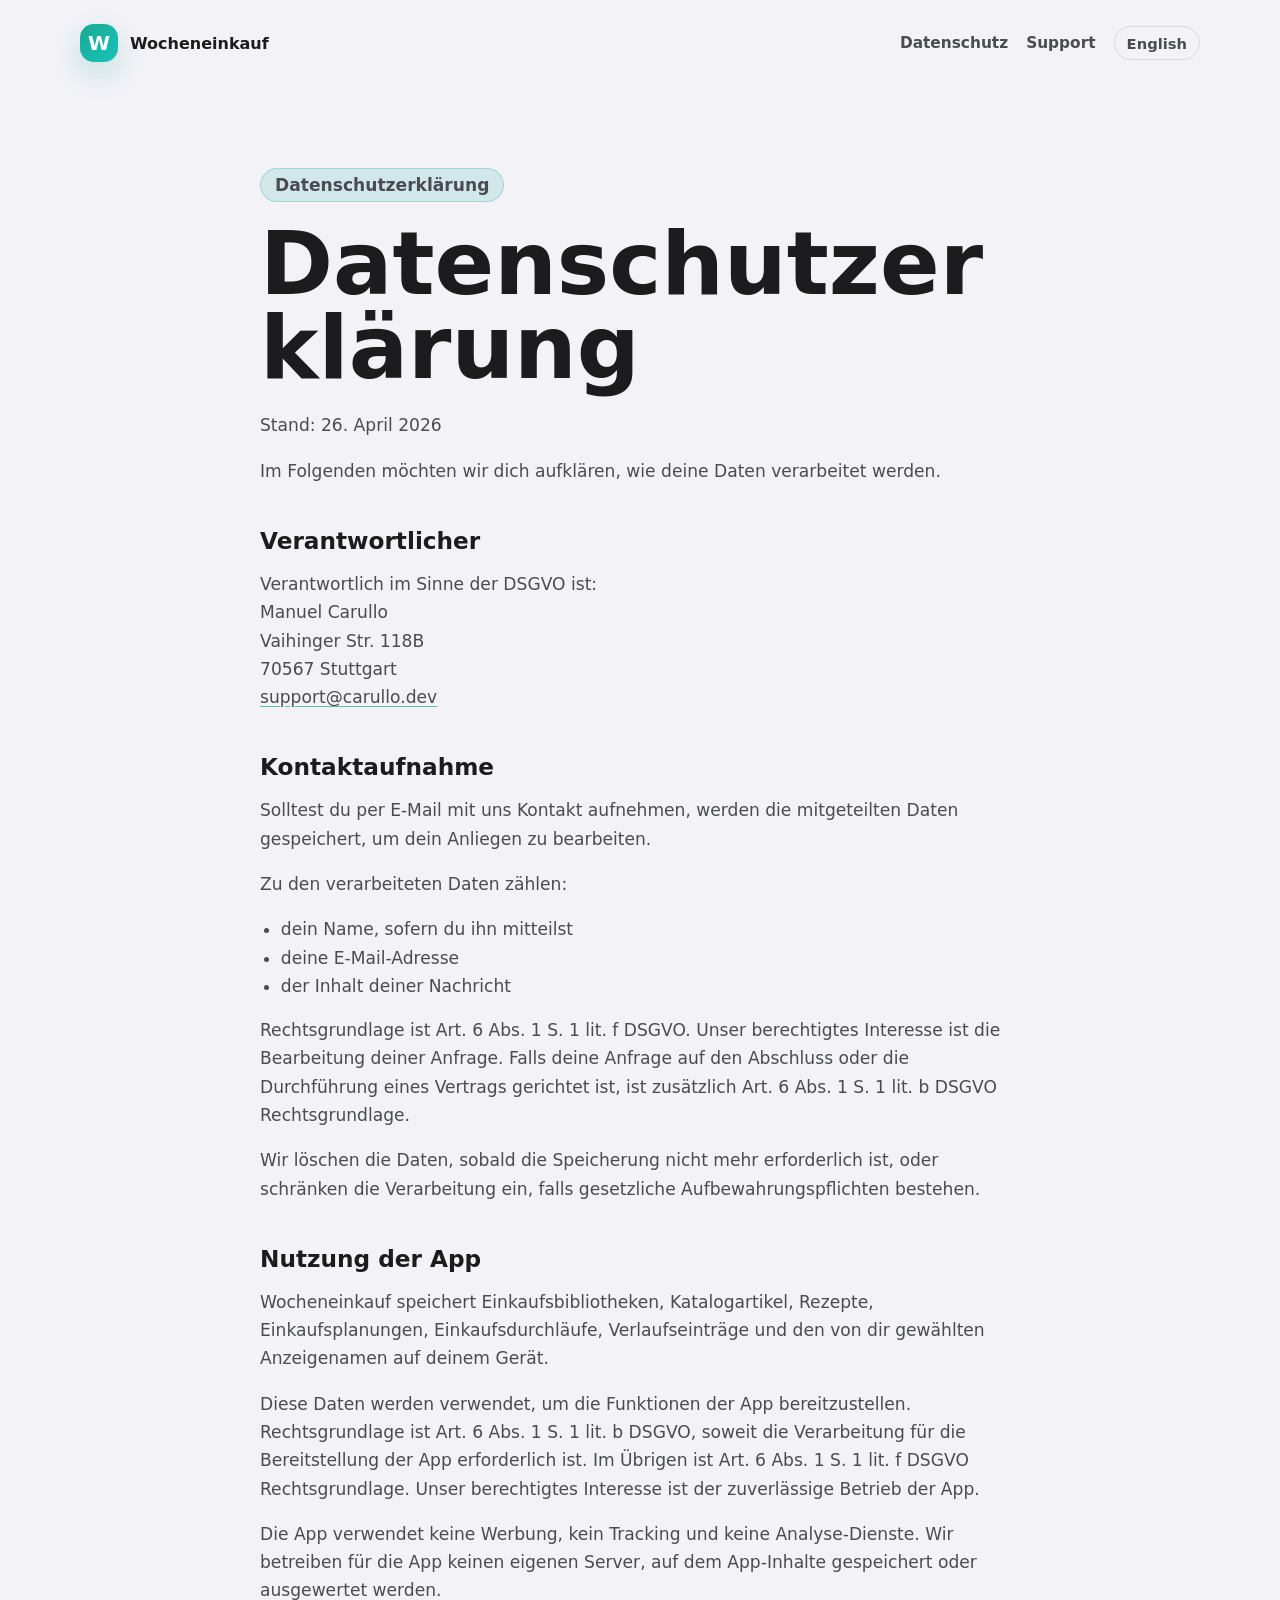
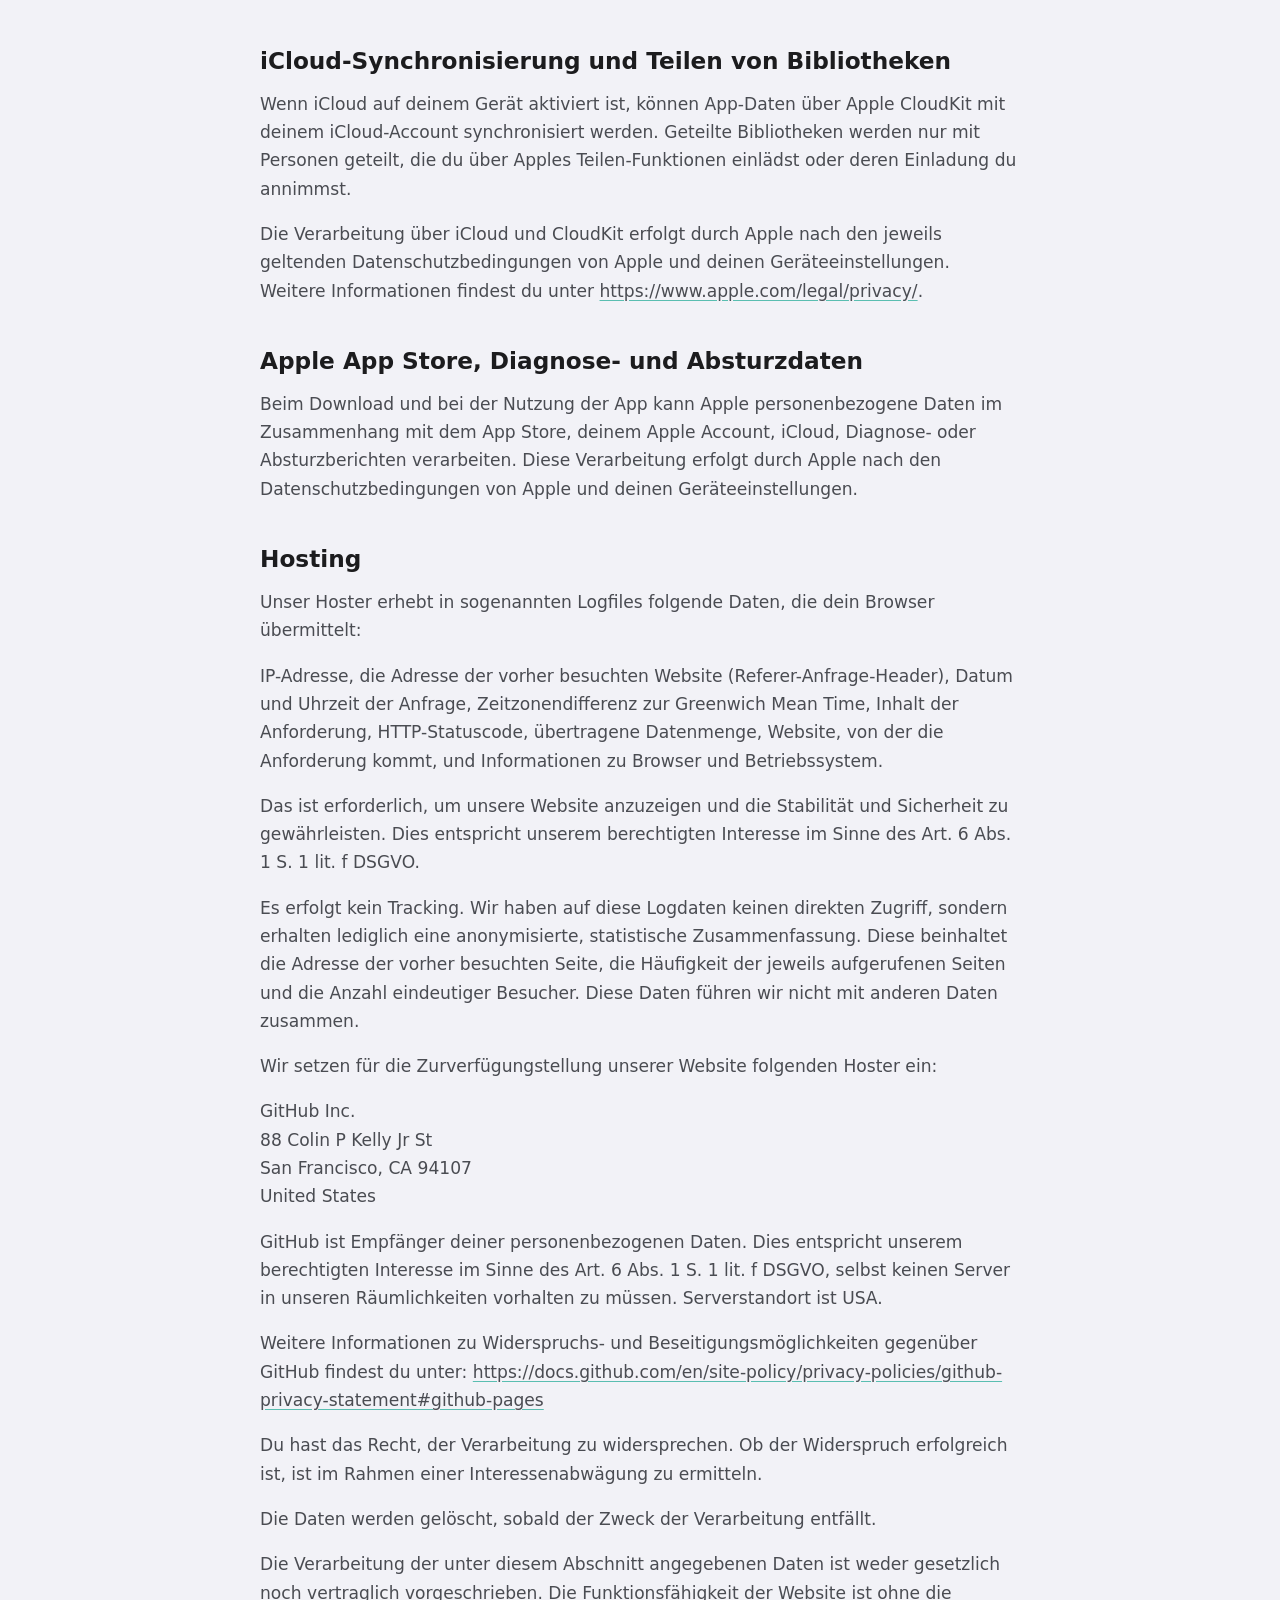
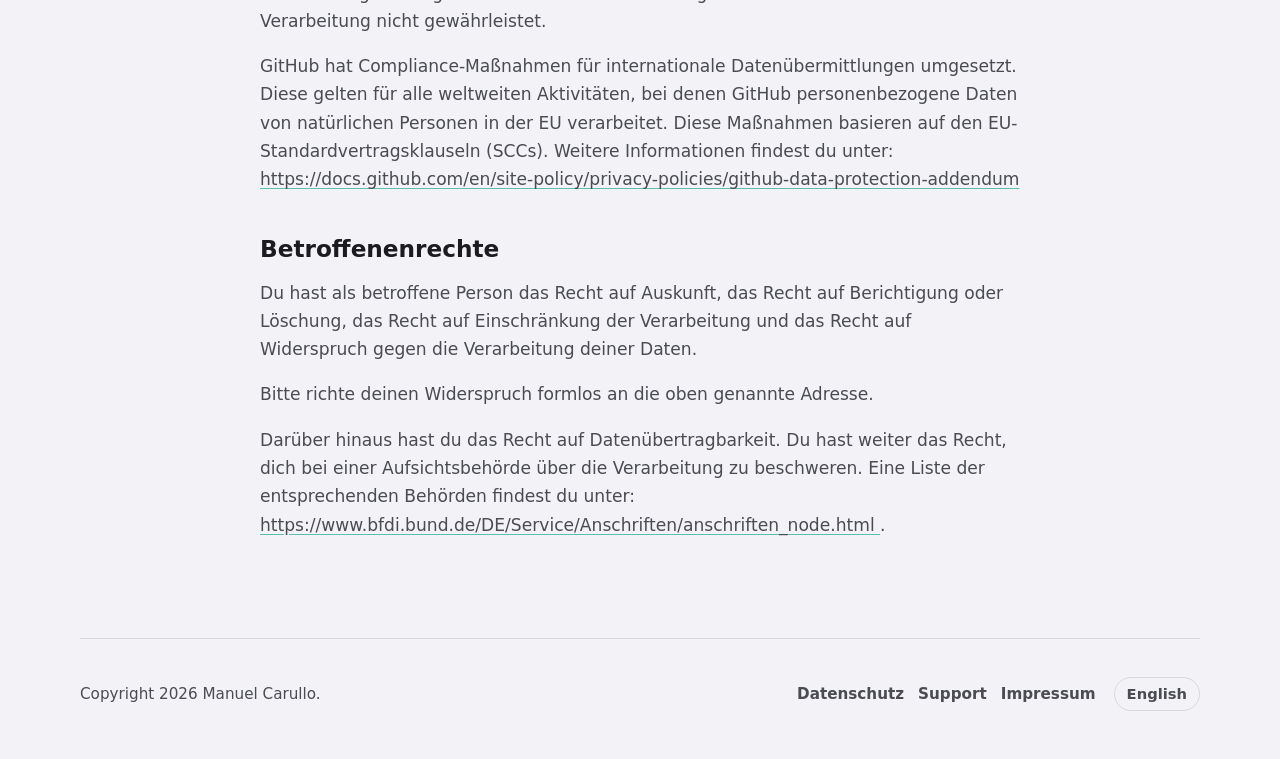
==== commit 158b350f: "Mirror site navigation and document page hierarchy" ====
--- a/datenschutz/index.html
+++ b/datenschutz/index.html
@@ -9,15 +9,17 @@
   </head>
   <body>
     <header class="site-header">
-      <a class="brand" href="../de/" aria-label="Wocheneinkauf Startseite">
+      <a class="brand" href="../de/" aria-label="Wocheneinkauf">
         <span class="brand-mark" aria-hidden="true">W</span>
         <span>Wocheneinkauf</span>
       </a>
-      <nav class="nav" aria-label="Hauptnavigation">
-        <a href="../de/">Startseite</a>
-        <a href="../de/support/">Support</a>
-        <a href="../" lang="en" hreflang="en">English</a>
-      </nav>
+      <div class="header-actions">
+        <nav class="nav" aria-label="Hauptnavigation">
+          <a href="../datenschutz/">Datenschutz</a>
+          <a href="../de/support/">Support</a>
+        </nav>
+        <a class="language-switch" href="../privacy/" lang="en" hreflang="en">English</a>
+      </div>
     </header>
 
     <main class="section policy">
@@ -175,13 +177,14 @@
 
     <footer class="site-footer">
       <span>Copyright 2026 Manuel Carullo.</span>
-      <nav class="footer-links" aria-label="Rechtliche Links">
-        <a href="../de/">Startseite</a>
-        <a href="../datenschutz/">Datenschutz</a>
-        <a href="../de/support/">Support</a>
-        <a href="../" lang="en" hreflang="en">English</a>
-        <a href="../impressum/">Impressum</a>
-      </nav>
+      <div class="footer-nav-group">
+        <nav class="footer-links" aria-label="Fußzeilenlinks">
+          <a href="../datenschutz/">Datenschutz</a>
+          <a href="../de/support/">Support</a>
+          <a href="../impressum/">Impressum</a>
+        </nav>
+        <a class="language-switch" href="../privacy/" lang="en" hreflang="en">English</a>
+      </div>
     </footer>
   </body>
 </html>
--- a/assets/styles.css
+++ b/assets/styles.css
@@ -111,6 +111,30 @@
   text-decoration: none;
 }
 
+.header-actions {
+  display: flex;
+  align-items: center;
+  gap: 18px;
+}
+
+.language-switch {
+  display: inline-flex;
+  min-height: 34px;
+  align-items: center;
+  border: 1px solid var(--line);
+  border-radius: var(--radius-button);
+  padding: 0 12px;
+  color: var(--muted);
+  font-size: 0.92rem;
+  font-weight: 700;
+  text-decoration: none;
+}
+
+.language-switch:hover {
+  border-color: color-mix(in srgb, var(--accent) 42%, var(--line));
+  color: var(--accent-strong);
+}
+
 .hero {
   position: relative;
   isolation: isolate;
@@ -465,6 +489,14 @@
   gap: 14px;
 }
 
+.footer-nav-group {
+  display: flex;
+  flex-wrap: wrap;
+  align-items: center;
+  justify-content: flex-end;
+  gap: 18px;
+}
+
 .footer-links a {
   color: var(--muted);
   font-weight: 620;
@@ -475,6 +507,10 @@
   .site-header {
     align-items: flex-start;
     flex-direction: column;
+  }
+
+  .header-actions {
+    flex-wrap: wrap;
   }
 
   .hero-inner {
@@ -505,6 +541,10 @@
   .site-footer {
     align-items: flex-start;
     flex-direction: column;
+  }
+
+  .footer-nav-group {
+    justify-content: flex-start;
   }
 }
 
@@ -516,9 +556,13 @@
     width: min(100% - 28px, 1120px);
   }
 
+  .header-actions,
   .nav {
     width: 100%;
-    justify-content: space-between;
+  }
+
+  .nav {
+    justify-content: flex-start;
     gap: 10px;
   }
 
